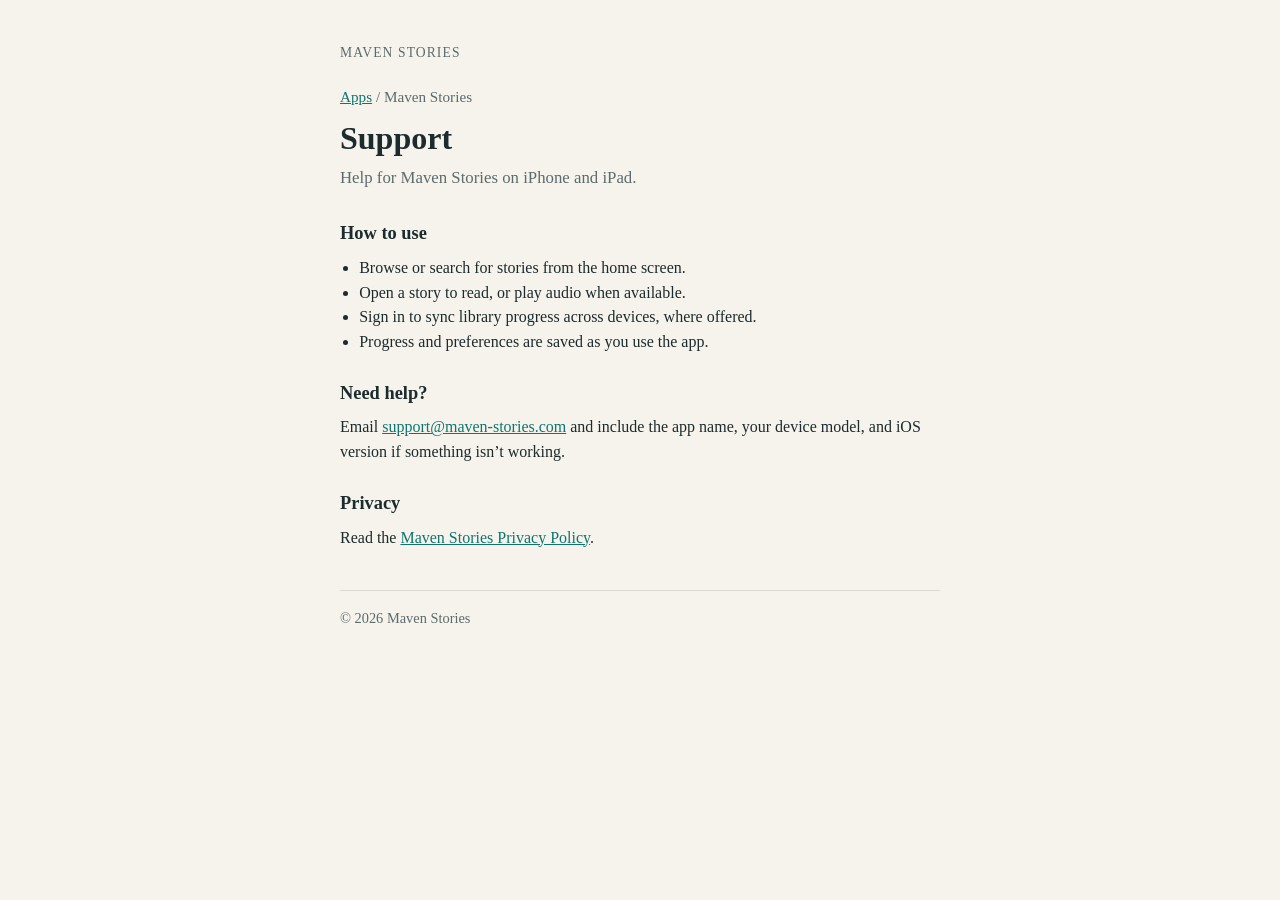
==== maven-reader/index.html @ ed352ace "initial commit" ====
<!DOCTYPE html>
<html lang="en">
  <head>
    <meta charset="utf-8" />
    <meta name="viewport" content="width=device-width, initial-scale=1" />
    <title>Maven Stories — Support</title>
    <meta
      name="description"
      content="Support for Maven Stories."
    />
    <link rel="stylesheet" href="../styles.css" />
  </head>
  <body>
    <main class="wrap">
      <a class="brand" href="../">Maven Stories</a>
      <nav class="crumbs">
        <a href="../">Apps</a> / Maven Stories
      </nav>
      <h1>Support</h1>
      <p class="lead">
        Help for Maven Stories on iPhone and iPad.
      </p>

      <section>
        <h2>How to use</h2>
        <ul>
          <li>Browse or search for stories from the home screen.</li>
          <li>Open a story to read, or play audio when available.</li>
          <li>Sign in to sync library progress across devices, where offered.</li>
          <li>Progress and preferences are saved as you use the app.</li>
        </ul>
      </section>

      <section>
        <h2>Need help?</h2>
        <p>
          Email
          <a href="mailto:support@maven-stories.com?subject=App%20Support"
            >support@maven-stories.com</a
          >
          and include the app name, your device model, and iOS version if
          something isn’t working.
        </p>
      </section>

      <section>
        <h2>Privacy</h2>
        <p>
          Read the
          <a href="../privacy.html">Maven Stories Privacy Policy</a>.
        </p>
      </section>

      <footer>
        © <span id="y"></span> Maven Stories
        <script>
          document.getElementById("y").textContent = new Date().getFullYear();
        </script>
      </footer>
    </main>
  </body>
</html>
---- styles.css ----
:root {
  --bg: #f6f3ec;
  --ink: #1c2b2d;
  --muted: #5c6b6d;
  --accent: #0f766e;
  --card: #ffffff;
  --line: rgba(28, 43, 45, 0.12);
  --max: 40rem;
}

* {
  box-sizing: border-box;
}

html,
body {
  margin: 0;
  padding: 0;
  background: var(--bg);
  color: var(--ink);
  font-family: Georgia, "Times New Roman", serif;
  line-height: 1.55;
}

body {
  min-height: 100vh;
}

a {
  color: var(--accent);
}

a:hover {
  text-decoration: underline;
}

.wrap {
  max-width: var(--max);
  margin: 0 auto;
  padding: 2.5rem 1.25rem 4rem;
}

.brand {
  display: inline-block;
  margin: 0;
  font-size: 0.85rem;
  letter-spacing: 0.08em;
  text-transform: uppercase;
  color: var(--muted);
  text-decoration: none;
}

a.brand:hover {
  text-decoration: none;
  color: var(--ink);
}

.app-list {
  list-style: none;
  padding: 0;
  margin: 0;
}

.app-list li {
  border-top: 1px solid var(--line);
}

.app-list a {
  display: block;
  padding: 1rem 0;
  text-decoration: none;
  color: inherit;
}

.app-list a:hover .app-name {
  color: var(--accent);
  text-decoration: underline;
}

.app-name {
  display: block;
  font-size: 1.15rem;
  font-weight: bold;
}

.app-desc {
  display: block;
  margin-top: 0.25rem;
  color: var(--muted);
  font-size: 0.95rem;
}

h1 {
  margin: 0.75rem 0 0.5rem;
  font-size: 2rem;
  line-height: 1.15;
}

.lead {
  margin: 0 0 1.75rem;
  color: var(--muted);
  font-size: 1.05rem;
}

.card {
  background: var(--card);
  border: 1px solid var(--line);
  border-radius: 12px;
  padding: 1.15rem 1.25rem;
  margin: 0 0 1rem;
}

.card h2 {
  margin: 0 0 0.35rem;
  font-size: 1.2rem;
}

.card p {
  margin: 0;
  color: var(--muted);
}

.meta {
  margin-top: 0.65rem;
  font-size: 0.92rem;
}

nav.crumbs {
  margin: 1.25rem 0 0;
  font-size: 0.95rem;
  color: var(--muted);
}

section {
  margin: 1.5rem 0;
}

section h2 {
  font-size: 1.15rem;
  margin: 0 0 0.5rem;
}

section p,
section ul {
  margin: 0 0 0.85rem;
}

section ul {
  padding-left: 1.2rem;
}

footer {
  margin-top: 2.5rem;
  padding-top: 1rem;
  border-top: 1px solid var(--line);
  color: var(--muted);
  font-size: 0.9rem;
}
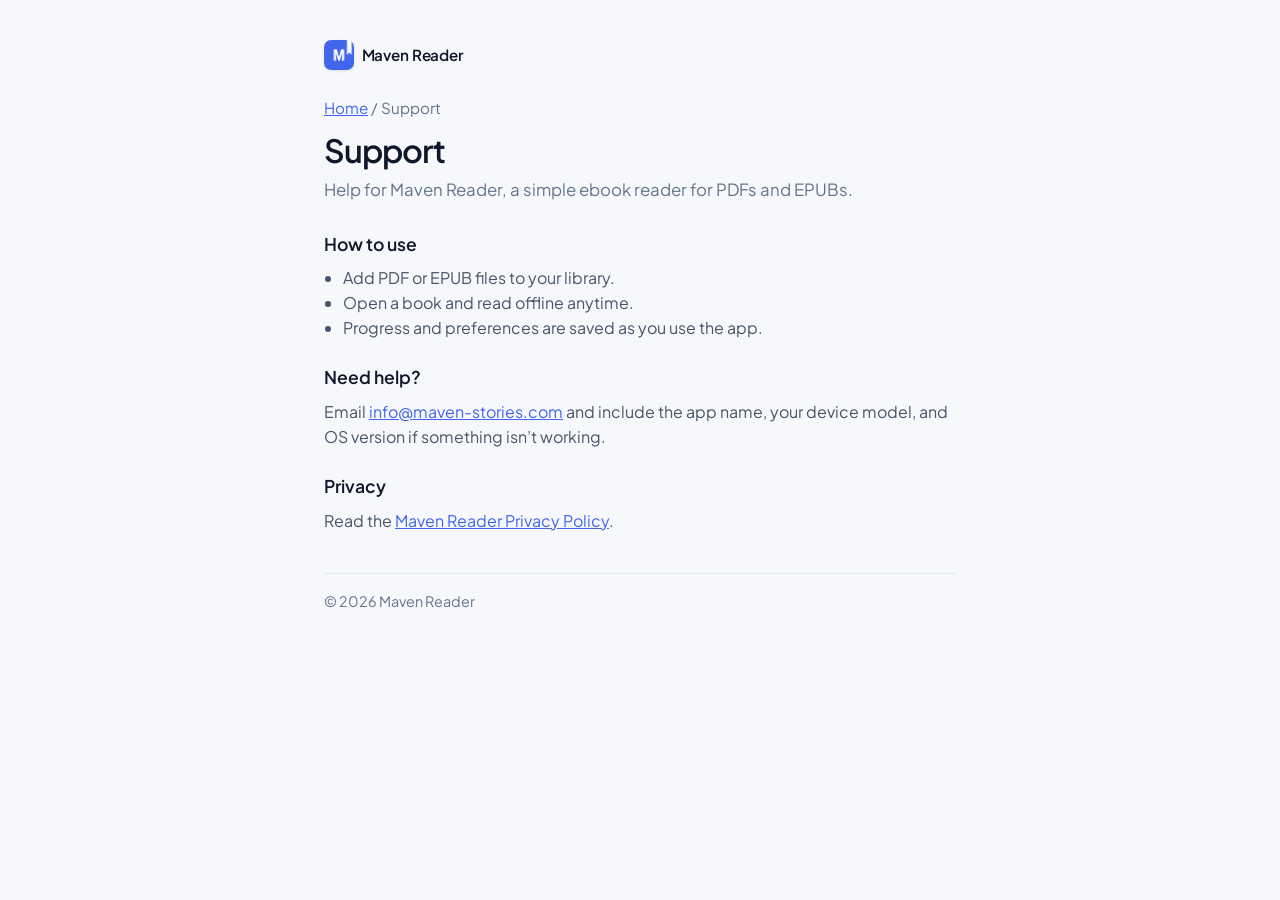
==== commit f72a4a40: "initial commit" ====
--- a/maven-reader/index.html
+++ b/maven-reader/index.html
@@ -3,30 +3,47 @@
   <head>
     <meta charset="utf-8" />
     <meta name="viewport" content="width=device-width, initial-scale=1" />
-    <title>Maven Stories — Support</title>
+    <title>Maven Reader — Support</title>
     <meta
       name="description"
-      content="Support for Maven Stories."
+      content="Support for Maven Reader, a simple ebook reader for PDFs and EPUBs."
+    />
+    <meta name="theme-color" content="#4166ea" />
+    <link rel="icon" type="image/png" href="../assets/favicon.png" />
+    <link rel="apple-touch-icon" href="../assets/app-icon.png" />
+    <link rel="preconnect" href="https://fonts.googleapis.com" />
+    <link rel="preconnect" href="https://fonts.gstatic.com" crossorigin />
+    <link
+      href="https://fonts.googleapis.com/css2?family=Plus+Jakarta+Sans:wght@500;600;700&display=swap"
+      rel="stylesheet"
     />
     <link rel="stylesheet" href="../styles.css" />
   </head>
   <body>
     <main class="wrap">
-      <a class="brand" href="../">Maven Stories</a>
+      <a class="brand" href="../">
+        <img
+          class="brand-mark"
+          src="../assets/app-icon.png"
+          width="30"
+          height="30"
+          alt=""
+        />
+        Maven Reader
+      </a>
       <nav class="crumbs">
-        <a href="../">Apps</a> / Maven Stories
+        <a href="../">Home</a> / Support
       </nav>
       <h1>Support</h1>
       <p class="lead">
-        Help for Maven Stories on iPhone and iPad.
+        Help for Maven Reader, a simple ebook reader for PDFs and EPUBs.
       </p>
 
       <section>
         <h2>How to use</h2>
         <ul>
-          <li>Browse or search for stories from the home screen.</li>
-          <li>Open a story to read, or play audio when available.</li>
-          <li>Sign in to sync library progress across devices, where offered.</li>
+          <li>Add PDF or EPUB files to your library.</li>
+          <li>Open a book and read offline anytime.</li>
           <li>Progress and preferences are saved as you use the app.</li>
         </ul>
       </section>
@@ -35,10 +52,10 @@
         <h2>Need help?</h2>
         <p>
           Email
-          <a href="mailto:support@maven-stories.com?subject=App%20Support"
-            >support@maven-stories.com</a
+          <a href="mailto:info@maven-stories.com?subject=App%20Support"
+            >info@maven-stories.com</a
           >
-          and include the app name, your device model, and iOS version if
+          and include the app name, your device model, and OS version if
           something isn’t working.
         </p>
       </section>
@@ -47,12 +64,12 @@
         <h2>Privacy</h2>
         <p>
           Read the
-          <a href="../privacy.html">Maven Stories Privacy Policy</a>.
+          <a href="../privacy.html">Maven Reader Privacy Policy</a>.
         </p>
       </section>
 
       <footer>
-        © <span id="y"></span> Maven Stories
+        © <span id="y"></span> Maven Reader
         <script>
           document.getElementById("y").textContent = new Date().getFullYear();
         </script>
--- a/styles.css
+++ b/styles.css
@@ -1,11 +1,22 @@
 :root {
-  --bg: #f6f3ec;
-  --ink: #1c2b2d;
-  --muted: #5c6b6d;
-  --accent: #0f766e;
-  --card: #ffffff;
-  --line: rgba(28, 43, 45, 0.12);
-  --max: 40rem;
+  --ms-bg: #f8fafc;
+  --ms-bg-auth: #f7f8fb;
+  --ms-border: #e2e8f0;
+  --ms-brand: #4166ea;
+  --ms-brand-hover: #3454c4;
+  --ms-brand-ink: #183278;
+  --ms-brand-panel: #4166ea;
+  --ms-brand-ring: #4166ea40;
+  --ms-shadow-card: 0 18px 45px #0206171f;
+  --ms-surface: #fff;
+  --ms-surface-muted: #f1f5f9;
+  --ms-text: #0f172a;
+  --ms-text-faint: #94a3b8;
+  --ms-text-inverse: #fff;
+  --ms-text-muted: #64748b;
+  --ms-text-secondary: #475569;
+  --font: "Plus Jakarta Sans", "Segoe UI", sans-serif;
+  --max: 42rem;
 }
 
 * {
@@ -16,23 +27,334 @@
 body {
   margin: 0;
   padding: 0;
-  background: var(--bg);
-  color: var(--ink);
-  font-family: Georgia, "Times New Roman", serif;
+  background: var(--ms-bg-auth);
+  color: var(--ms-text);
+  font-family: var(--font);
   line-height: 1.55;
+  -webkit-font-smoothing: antialiased;
 }
 
 body {
   min-height: 100vh;
 }
 
+/* Landing: pin to viewport edges — no gaps, no page scroll */
+html:has(body.is-landing),
+body.is-landing {
+  height: 100%;
+  overflow: hidden;
+  background: var(--ms-surface);
+}
+
+body.is-landing {
+  min-height: 0;
+  position: fixed;
+  inset: 0;
+  width: 100%;
+}
+
 a {
-  color: var(--accent);
+  color: var(--ms-brand);
 }
 
 a:hover {
   text-decoration: underline;
 }
+
+/* —— Landing —— */
+
+.landing {
+  position: absolute;
+  inset: 0;
+  display: grid;
+  grid-template-columns: 1fr;
+  grid-template-rows: 1fr;
+  overflow: hidden;
+}
+
+.landing-panel {
+  display: flex;
+  flex-direction: column;
+  justify-content: space-between;
+  gap: 1.5rem;
+  background: var(--ms-surface);
+  color: var(--ms-text);
+  padding: 2rem 1.5rem 1.5rem;
+  position: relative;
+  overflow: hidden;
+  min-height: 0;
+  height: 100%;
+}
+
+.landing-panel-inner {
+  position: relative;
+  z-index: 1;
+  max-width: 28rem;
+  margin: 0 auto;
+  width: 100%;
+  flex: 1;
+  min-height: 0;
+  display: flex;
+  flex-direction: column;
+  justify-content: center;
+}
+
+.brand-lockup {
+  display: inline-flex;
+  align-items: center;
+  gap: 0.7rem;
+  text-decoration: none;
+  color: inherit;
+  font-weight: 600;
+  font-size: 1.35rem;
+  letter-spacing: -0.02em;
+  opacity: 0;
+  animation: rise 0.7s ease forwards 0.1s;
+}
+
+.brand-lockup:hover {
+  text-decoration: none;
+  color: inherit;
+}
+
+.brand-mark {
+  display: block;
+  width: 2.75rem;
+  height: 2.75rem;
+  border-radius: 0.65rem;
+  object-fit: cover;
+  flex-shrink: 0;
+  box-shadow: 0 1px 3px rgba(15, 23, 42, 0.12);
+}
+
+.brand .brand-mark {
+  width: 1.85rem;
+  height: 1.85rem;
+  border-radius: 0.45rem;
+}
+
+.landing-headline {
+  margin: 1.75rem 0 0;
+  font-size: clamp(2rem, 5vw, 2.75rem);
+  font-weight: 600;
+  line-height: 1.12;
+  letter-spacing: -0.03em;
+  color: var(--ms-text);
+  opacity: 0;
+  animation: rise 0.75s ease forwards 0.25s;
+}
+
+.landing-lead {
+  margin: 1.1rem 0 0;
+  max-width: 26rem;
+  font-size: 1.05rem;
+  line-height: 1.55;
+  color: var(--ms-text-muted);
+  opacity: 0;
+  animation: rise 0.75s ease forwards 0.4s;
+}
+
+.landing-actions {
+  display: flex;
+  flex-wrap: wrap;
+  gap: 0.75rem;
+  margin-top: 1.5rem;
+  opacity: 0;
+  animation: rise 0.75s ease forwards 0.55s;
+}
+
+.btn {
+  display: inline-flex;
+  align-items: center;
+  justify-content: center;
+  height: 2.75rem;
+  padding: 0 1.25rem;
+  border-radius: 0.75rem;
+  font-family: inherit;
+  font-size: 0.975rem;
+  font-weight: 600;
+  text-decoration: none;
+  border: 1px solid transparent;
+  cursor: pointer;
+  transition: background 0.15s ease, border-color 0.15s ease, color 0.15s ease,
+    transform 0.15s ease;
+}
+
+.btn:hover {
+  text-decoration: none;
+}
+
+.btn:active {
+  transform: translateY(1px);
+}
+
+.btn-primary {
+  background: var(--ms-brand);
+  color: var(--ms-text-inverse);
+}
+
+.btn-primary:hover {
+  background: var(--ms-brand-hover);
+  color: var(--ms-text-inverse);
+}
+
+.btn-ghost {
+  background: transparent;
+  border-color: var(--ms-border);
+  color: var(--ms-text);
+}
+
+.btn-ghost:hover {
+  border-color: color-mix(in srgb, var(--ms-brand) 35%, var(--ms-border));
+  color: var(--ms-brand);
+  background: var(--ms-surface-muted);
+}
+
+.landing-aside {
+  display: none;
+  background: var(--ms-brand-panel);
+  color: var(--ms-text-inverse);
+  padding: 2.5rem 2rem;
+  align-items: center;
+  justify-content: center;
+  min-height: 0;
+  height: 100%;
+  overflow: hidden;
+}
+
+.landing-aside-card {
+  width: 100%;
+  max-width: 24rem;
+  background: rgba(255, 255, 255, 0.12);
+  border: 1px solid rgba(255, 255, 255, 0.22);
+  border-radius: 1rem;
+  padding: 2rem 1.75rem;
+  box-shadow: none;
+  opacity: 0;
+  animation: rise 0.8s ease forwards 0.35s;
+}
+
+.landing-aside-card h2 {
+  margin: 0;
+  font-size: 1.65rem;
+  font-weight: 600;
+  letter-spacing: -0.025em;
+  color: var(--ms-text-inverse);
+}
+
+.landing-aside-card > p {
+  margin: 0.4rem 0 0;
+  font-size: 0.9rem;
+  color: rgba(255, 255, 255, 0.78);
+}
+
+.aside-links {
+  list-style: none;
+  margin: 1.5rem 0 0;
+  padding: 0;
+  display: flex;
+  flex-direction: column;
+  gap: 0.65rem;
+}
+
+.aside-links a {
+  display: flex;
+  align-items: center;
+  justify-content: space-between;
+  gap: 1rem;
+  padding: 0.9rem 1rem;
+  border-radius: 0.75rem;
+  border: 1px solid rgba(255, 255, 255, 0.22);
+  background: rgba(255, 255, 255, 0.12);
+  text-decoration: none;
+  color: var(--ms-text-inverse);
+  transition: border-color 0.15s ease, background 0.15s ease;
+}
+
+.aside-links a:hover {
+  border-color: rgba(255, 255, 255, 0.45);
+  background: rgba(255, 255, 255, 0.2);
+  text-decoration: none;
+}
+
+.aside-copy {
+  display: flex;
+  flex-direction: column;
+  gap: 0.15rem;
+}
+
+.aside-title {
+  font-weight: 600;
+  font-size: 0.95rem;
+}
+
+.aside-links .meta {
+  font-weight: 500;
+  font-size: 0.8rem;
+  color: rgba(255, 255, 255, 0.7);
+}
+
+.aside-links .chev {
+  color: var(--ms-text-inverse);
+  font-weight: 700;
+}
+
+.landing-foot {
+  position: relative;
+  z-index: 1;
+  margin: 0;
+  flex-shrink: 0;
+  font-size: 0.85rem;
+  color: var(--ms-text-muted);
+}
+
+.landing-foot a {
+  color: var(--ms-brand);
+}
+
+@keyframes rise {
+  from {
+    opacity: 0;
+    transform: translateY(12px);
+  }
+  to {
+    opacity: 1;
+    transform: translateY(0);
+  }
+}
+
+@media (min-width: 900px) {
+  .landing {
+    grid-template-columns: 0.85fr 1.15fr;
+  }
+
+  .landing-panel {
+    padding: 2.75rem 3rem;
+    border-right: 1px solid var(--ms-border);
+  }
+
+  .landing-panel-inner {
+    margin: 0;
+    max-width: 26rem;
+  }
+
+  .landing-aside {
+    display: flex;
+  }
+}
+
+@media (prefers-reduced-motion: reduce) {
+  .brand-lockup,
+  .landing-headline,
+  .landing-lead,
+  .landing-actions,
+  .landing-aside-card {
+    animation: none;
+    opacity: 1;
+  }
+}
+
+/* —— Content pages (support / privacy) —— */
 
 .wrap {
   max-width: var(--max);
@@ -41,18 +363,20 @@
 }
 
 .brand {
-  display: inline-block;
+  display: inline-flex;
+  align-items: center;
+  gap: 0.5rem;
   margin: 0;
-  font-size: 0.85rem;
-  letter-spacing: 0.08em;
-  text-transform: uppercase;
-  color: var(--muted);
-  text-decoration: none;
-}
-
-a.brand:hover {
-  text-decoration: none;
-  color: var(--ink);
+  font-size: 0.95rem;
+  font-weight: 600;
+  letter-spacing: -0.01em;
+  color: var(--ms-text);
+  text-decoration: none;
+}
+
+.brand:hover {
+  text-decoration: none;
+  color: var(--ms-brand);
 }
 
 .app-list {
@@ -62,7 +386,7 @@
 }
 
 .app-list li {
-  border-top: 1px solid var(--line);
+  border-top: 1px solid var(--ms-border);
 }
 
 .app-list a {
@@ -73,62 +397,41 @@
 }
 
 .app-list a:hover .app-name {
-  color: var(--accent);
+  color: var(--ms-brand);
   text-decoration: underline;
 }
 
 .app-name {
   display: block;
-  font-size: 1.15rem;
-  font-weight: bold;
+  font-size: 1.1rem;
+  font-weight: 600;
 }
 
 .app-desc {
   display: block;
   margin-top: 0.25rem;
-  color: var(--muted);
+  color: var(--ms-text-muted);
   font-size: 0.95rem;
 }
 
 h1 {
   margin: 0.75rem 0 0.5rem;
   font-size: 2rem;
+  font-weight: 600;
+  letter-spacing: -0.03em;
   line-height: 1.15;
 }
 
 .lead {
   margin: 0 0 1.75rem;
-  color: var(--muted);
+  color: var(--ms-text-muted);
   font-size: 1.05rem;
-}
-
-.card {
-  background: var(--card);
-  border: 1px solid var(--line);
-  border-radius: 12px;
-  padding: 1.15rem 1.25rem;
-  margin: 0 0 1rem;
-}
-
-.card h2 {
-  margin: 0 0 0.35rem;
-  font-size: 1.2rem;
-}
-
-.card p {
-  margin: 0;
-  color: var(--muted);
-}
-
-.meta {
-  margin-top: 0.65rem;
-  font-size: 0.92rem;
 }
 
 nav.crumbs {
   margin: 1.25rem 0 0;
   font-size: 0.95rem;
-  color: var(--muted);
+  color: var(--ms-text-muted);
 }
 
 section {
@@ -136,13 +439,15 @@
 }
 
 section h2 {
-  font-size: 1.15rem;
+  font-size: 1.1rem;
+  font-weight: 600;
   margin: 0 0 0.5rem;
 }
 
 section p,
 section ul {
   margin: 0 0 0.85rem;
+  color: var(--ms-text-secondary);
 }
 
 section ul {
@@ -152,7 +457,7 @@
 footer {
   margin-top: 2.5rem;
   padding-top: 1rem;
-  border-top: 1px solid var(--line);
-  color: var(--muted);
+  border-top: 1px solid var(--ms-border);
+  color: var(--ms-text-muted);
   font-size: 0.9rem;
 }
